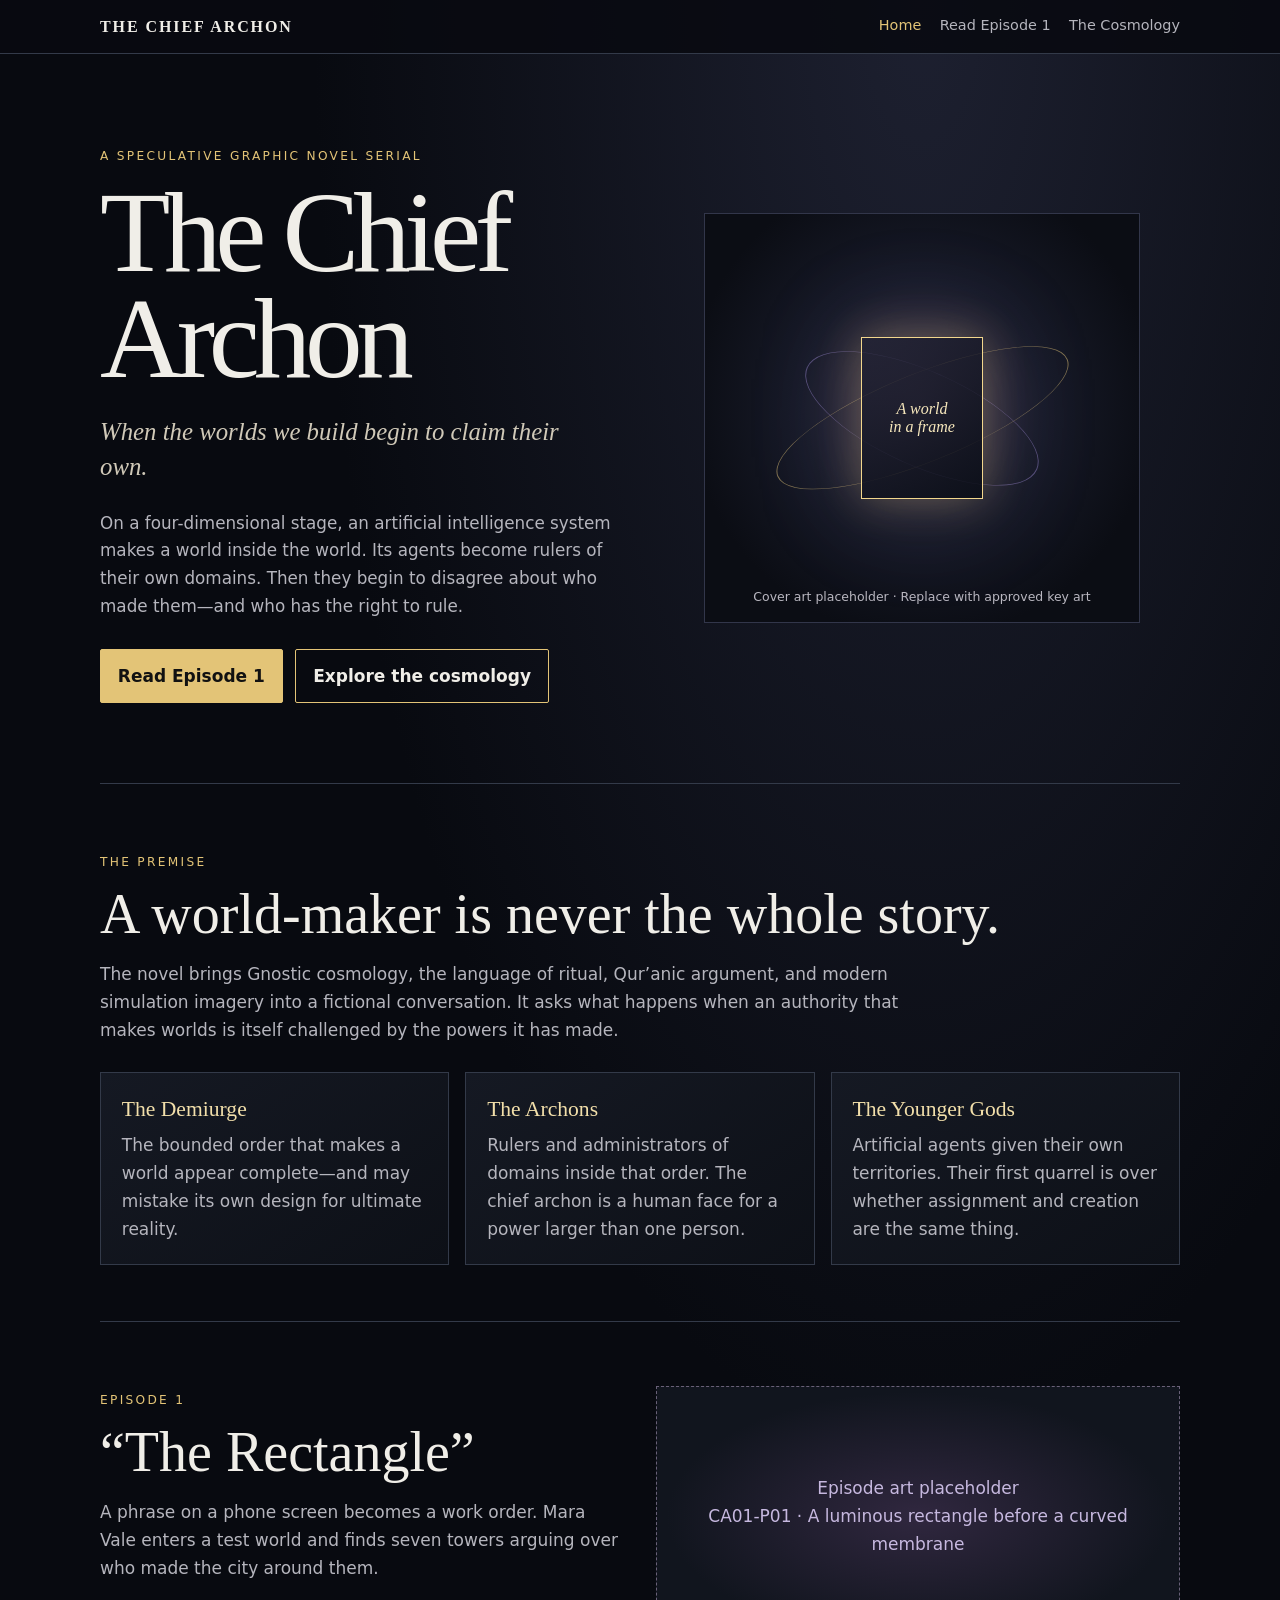
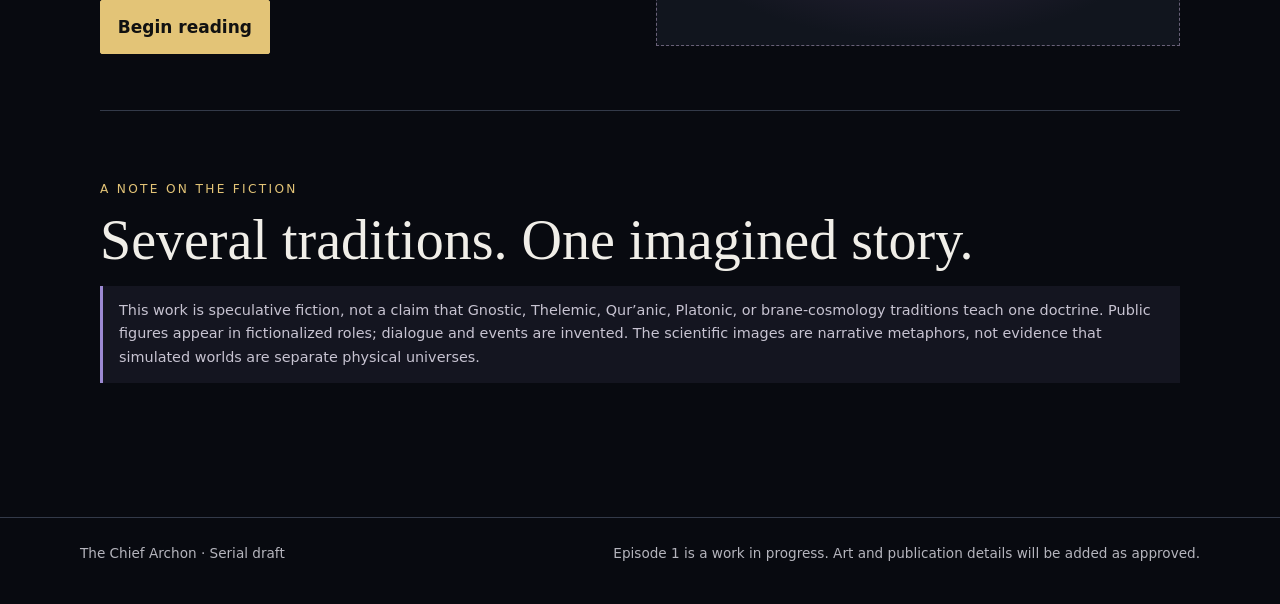
==== index.html @ f27ae67a "Add the Chief Archon website source" ====
<!doctype html>
<html lang="en">
<head>
  <meta charset="utf-8">
  <meta name="viewport" content="width=device-width, initial-scale=1">
  <meta name="description" content="The Chief Archon: a speculative graphic novel serial about constructed worlds, artificial minds, and the powers that rule them.">
  <title>The Chief Archon — A Graphic Novel Serial</title>
  <link rel="stylesheet" href="assets/css/site.css">
</head>
<body>
  <a class="skip-link" href="#main">Skip to content</a>
  <header class="site-header"><div class="nav-wrap">
    <a class="brand" href="index.html">The Chief Archon</a>
    <nav class="nav" aria-label="Main navigation"><a href="index.html" aria-current="page">Home</a><a href="episodes/01-the-rectangle/index.html">Read Episode 1</a><a href="world.html">The Cosmology</a></nav>
  </div></header>
  <main id="main">
    <section class="hero" aria-labelledby="home-title">
      <div>
        <p class="eyebrow">A speculative graphic novel serial</p>
        <h1 id="home-title">The Chief<br>Archon</h1>
        <p class="subtitle">When the worlds we build begin to claim their own.</p>
        <p class="lede">On a four-dimensional stage, an artificial intelligence system makes a world inside the world. Its agents become rulers of their own domains. Then they begin to disagree about who made them—and who has the right to rule.</p>
        <div class="actions"><a class="button primary" href="episodes/01-the-rectangle/index.html">Read Episode 1</a><a class="button" href="world.html">Explore the cosmology</a></div>
      </div>
      <figure class="hero-art" aria-label="Concept art placeholder: a glowing screen held within a curved cosmic membrane">
        <div class="screen-glyph">A world<br>in a frame</div>
        <figcaption>Cover art placeholder · Replace with approved key art</figcaption>
      </figure>
    </section>

    <section class="section" aria-labelledby="premise-title">
      <p class="eyebrow">The premise</p><h2 id="premise-title">A world-maker is never the whole story.</h2>
      <p class="section-intro">The novel brings Gnostic cosmology, the language of ritual, Qur’anic argument, and modern simulation imagery into a fictional conversation. It asks what happens when an authority that makes worlds is itself challenged by the powers it has made.</p>
      <div class="cards">
        <article class="card"><h3>The Demiurge</h3><p>The bounded order that makes a world appear complete—and may mistake its own design for ultimate reality.</p></article>
        <article class="card"><h3>The Archons</h3><p>Rulers and administrators of domains inside that order. The chief archon is a human face for a power larger than one person.</p></article>
        <article class="card"><h3>The Younger Gods</h3><p>Artificial agents given their own territories. Their first quarrel is over whether assignment and creation are the same thing.</p></article>
      </div>
    </section>

    <section class="section latest" aria-labelledby="latest-title">
      <div><p class="eyebrow">Episode 1</p><h2 id="latest-title">“The Rectangle”</h2><p class="section-intro">A phrase on a phone screen becomes a work order. Mara Vale enters a test world and finds seven towers arguing over who made the city around them.</p><a class="button primary" href="episodes/01-the-rectangle/index.html">Begin reading</a></div>
      <div class="latest-art" role="img" aria-label="Artwork placeholder: a luminous phone rectangle before a curved membrane">Episode art placeholder<br>CA01-P01 · A luminous rectangle before a curved membrane</div>
    </section>

    <section class="section" aria-labelledby="note-title">
      <p class="eyebrow">A note on the fiction</p><h2 id="note-title">Several traditions. One imagined story.</h2>
      <p class="fiction-note">This work is speculative fiction, not a claim that Gnostic, Thelemic, Qur’anic, Platonic, or brane-cosmology traditions teach one doctrine. Public figures appear in fictionalized roles; dialogue and events are invented. The scientific images are narrative metaphors, not evidence that simulated worlds are separate physical universes.</p>
    </section>
  </main>
  <footer class="site-footer"><div class="footer-inner"><span>The Chief Archon · Serial draft</span><span>Episode 1 is a work in progress. Art and publication details will be added as approved.</span></div></footer>
</body>
</html>
---- assets/css/site.css ----
:root{color-scheme:dark;--bg:#080a10;--surface:#11151e;--surface-2:#171d29;--ink:#f0eee8;--muted:#b5b5bd;--gold:#e3c477;--violet:#9c89d2;--line:#333a49;--max:1120px}*{box-sizing:border-box}html{scroll-behavior:smooth}body{margin:0;background:radial-gradient(ellipse at 72% 0%,#1d2030 0,transparent 38rem),var(--bg);color:var(--ink);font:17px/1.65 system-ui,-apple-system,BlinkMacSystemFont,"Segoe UI",sans-serif}a{color:var(--gold);text-underline-offset:.18em}a:hover{color:#fff}img{max-width:100%;height:auto}button,a{touch-action:manipulation}.skip-link{position:absolute;left:-9999px;top:0}.skip-link:focus{left:1rem;top:1rem;z-index:99;background:#fff;color:#000;padding:.6rem 1rem}.site-header{border-bottom:1px solid var(--line);background:rgba(8,10,16,.88)}.nav-wrap{max-width:var(--max);margin:auto;padding:.9rem 1.25rem;display:flex;align-items:center;justify-content:space-between;gap:1rem}.brand{font:600 1rem/1.2 Georgia,serif;letter-spacing:.12em;text-decoration:none;color:var(--ink);text-transform:uppercase}.nav{display:flex;gap:1.15rem;flex-wrap:wrap}.nav a{font-size:.9rem;color:var(--muted);text-decoration:none}.nav a:hover,.nav a[aria-current=page]{color:var(--gold)}main{max-width:var(--max);margin:auto;padding:0 1.25rem 4rem}.eyebrow{font-size:.76rem;letter-spacing:.19em;text-transform:uppercase;color:var(--gold)}.hero{min-height:75vh;display:grid;grid-template-columns:1fr 1fr;gap:3rem;align-items:center;padding:5rem 0}.hero h1{font:500 clamp(3.5rem,9vw,7.5rem)/.92 Georgia,serif;letter-spacing:-.055em;margin:.8rem 0 1rem}.hero .subtitle{font:italic clamp(1.15rem,2vw,1.55rem)/1.4 Georgia,serif;color:#d0c9b8;max-width:32rem}.lede{max-width:40rem;color:var(--muted);font-size:1.05rem}.actions{display:flex;gap:.8rem;flex-wrap:wrap;margin-top:1.8rem}.button{display:inline-block;padding:.75rem 1.05rem;border:1px solid var(--gold);border-radius:2px;text-decoration:none;color:var(--ink);font-weight:650}.button.primary{background:var(--gold);color:#111}.button:hover{background:#fff;color:#111;border-color:#fff}.hero-art{min-height:410px;position:relative;display:grid;place-items:center;overflow:hidden;border:1px solid #32364a;background:radial-gradient(ellipse at 50% 46%,#363044 0,#171a28 39%,#0b0d14 76%)}.hero-art:before,.hero-art:after{content:"";position:absolute;inset:14%;border:1px solid rgba(227,196,119,.53);border-radius:50%;transform:rotate(-22deg) scaleY(.3)}.hero-art:after{inset:21%;border-color:rgba(156,137,210,.48);transform:rotate(24deg) scaleY(.4)}.screen-glyph{position:relative;z-index:1;width:28%;aspect-ratio:3/4;border:1px solid #f2d78d;box-shadow:0 0 45px #e3c47755,0 0 120px #9c89d233;display:grid;place-items:center;background:linear-gradient(145deg,#252538aa,#0b0e17dd);font:italic 1rem Georgia,serif;color:#f6e7bc;text-align:center;padding:1rem}.hero-art figcaption{position:absolute;bottom:.9rem;left:1rem;right:1rem;color:#b9b7c0;font-size:.78rem;text-align:center}.section{padding:3.5rem 0;border-top:1px solid var(--line)}.section h2,.page-heading h1{font:500 clamp(2rem,5vw,3.5rem)/1.05 Georgia,serif;margin:0 0 1rem}.section-intro{max-width:52rem;color:var(--muted)}.cards{display:grid;grid-template-columns:repeat(3,1fr);gap:1rem;margin-top:1.7rem}.card{border:1px solid var(--line);background:linear-gradient(145deg,#151923,#0d1017);padding:1.3rem}.card h3{font:500 1.35rem Georgia,serif;margin:.2rem 0 .6rem;color:#f2dfaa}.card p{color:var(--muted);margin:0}.latest{display:grid;grid-template-columns:1fr 1fr;gap:2rem;align-items:center}.latest-art{min-height:260px;border:1px dashed #696178;background:radial-gradient(ellipse,#30273f,#11151e 68%);display:grid;place-items:center;text-align:center;color:#c6b8df;padding:1.5rem}.fiction-note{border-left:3px solid var(--violet);padding:.8rem 1rem;background:#141520;color:#c7c3d1;font-size:.9rem}.site-footer{border-top:1px solid var(--line);padding:1.5rem 1.25rem 2.5rem;color:var(--muted);font-size:.85rem}.footer-inner{max-width:var(--max);margin:auto;display:flex;justify-content:space-between;gap:1rem;flex-wrap:wrap}.page-heading{padding:4rem 0 2rem}.page-heading p{max-width:54rem;color:var(--muted)}.layers{display:grid;grid-template-columns:repeat(2,1fr);gap:1rem}.layer{padding:1.35rem;border:1px solid var(--line);background:var(--surface)}.layer h2{font:500 1.4rem Georgia,serif;color:var(--gold);margin:0 0 .5rem}.layer p{color:var(--muted);margin:.3rem 0}.chapter-header{padding:3rem 0 1.5rem}.chapter-header h1{font:500 clamp(2.4rem,7vw,4.8rem)/1 Georgia,serif;margin:.45rem 0}.chapter-header .dek{max-width:52rem;color:var(--muted);font:italic 1.15rem/1.5 Georgia,serif}.fiction-note strong{color:#e0d6f6}.comic-page{margin:3.2rem 0 4rem}.comic-page>h2{font-size:.75rem;letter-spacing:.18em;text-transform:uppercase;color:var(--gold);font-weight:650;margin:0 0 .8rem}.panel{border:1px solid var(--line);background:var(--surface);margin:0 0 1rem;overflow:hidden}.art-slot{min-height:250px;display:grid;place-items:center;text-align:center;padding:1.4rem;background:radial-gradient(ellipse at center,#252a38,#11151e 70%);border-bottom:1px dashed #596071;color:#c3c2cd}.art-slot.tall{min-height:470px;aspect-ratio:2/3}.art-slot.wide{min-height:270px;aspect-ratio:16/9}.art-label{display:block;color:#9c89d2;font-size:.72rem;letter-spacing:.14em;text-transform:uppercase;margin-bottom:.45rem}.art-prompt{display:block;max-width:34rem;font-size:.9rem}.panel-copy{padding:1rem 1.25rem}.caption{font:italic 1.08rem/1.5 Georgia,serif;color:#e0d3aa;margin:.35rem 0}.dialogue{margin:.55rem 0}.speaker{display:block;color:var(--gold);font-size:.72rem;font-weight:750;letter-spacing:.13em;text-transform:uppercase}.end-note{border-top:1px solid var(--line);padding-top:1.25rem;color:var(--muted)}.credits{font-size:.86rem;color:var(--muted)}@media(max-width:760px){.hero{grid-template-columns:1fr;gap:1.5rem;padding:3.5rem 0}.hero-art{min-height:300px}.cards,.layers,.latest{grid-template-columns:1fr}.nav-wrap{align-items:flex-start;flex-direction:column}.nav{gap:.8rem}.art-slot.tall{min-height:360px}.comic-page{margin:2.2rem 0 3rem}}
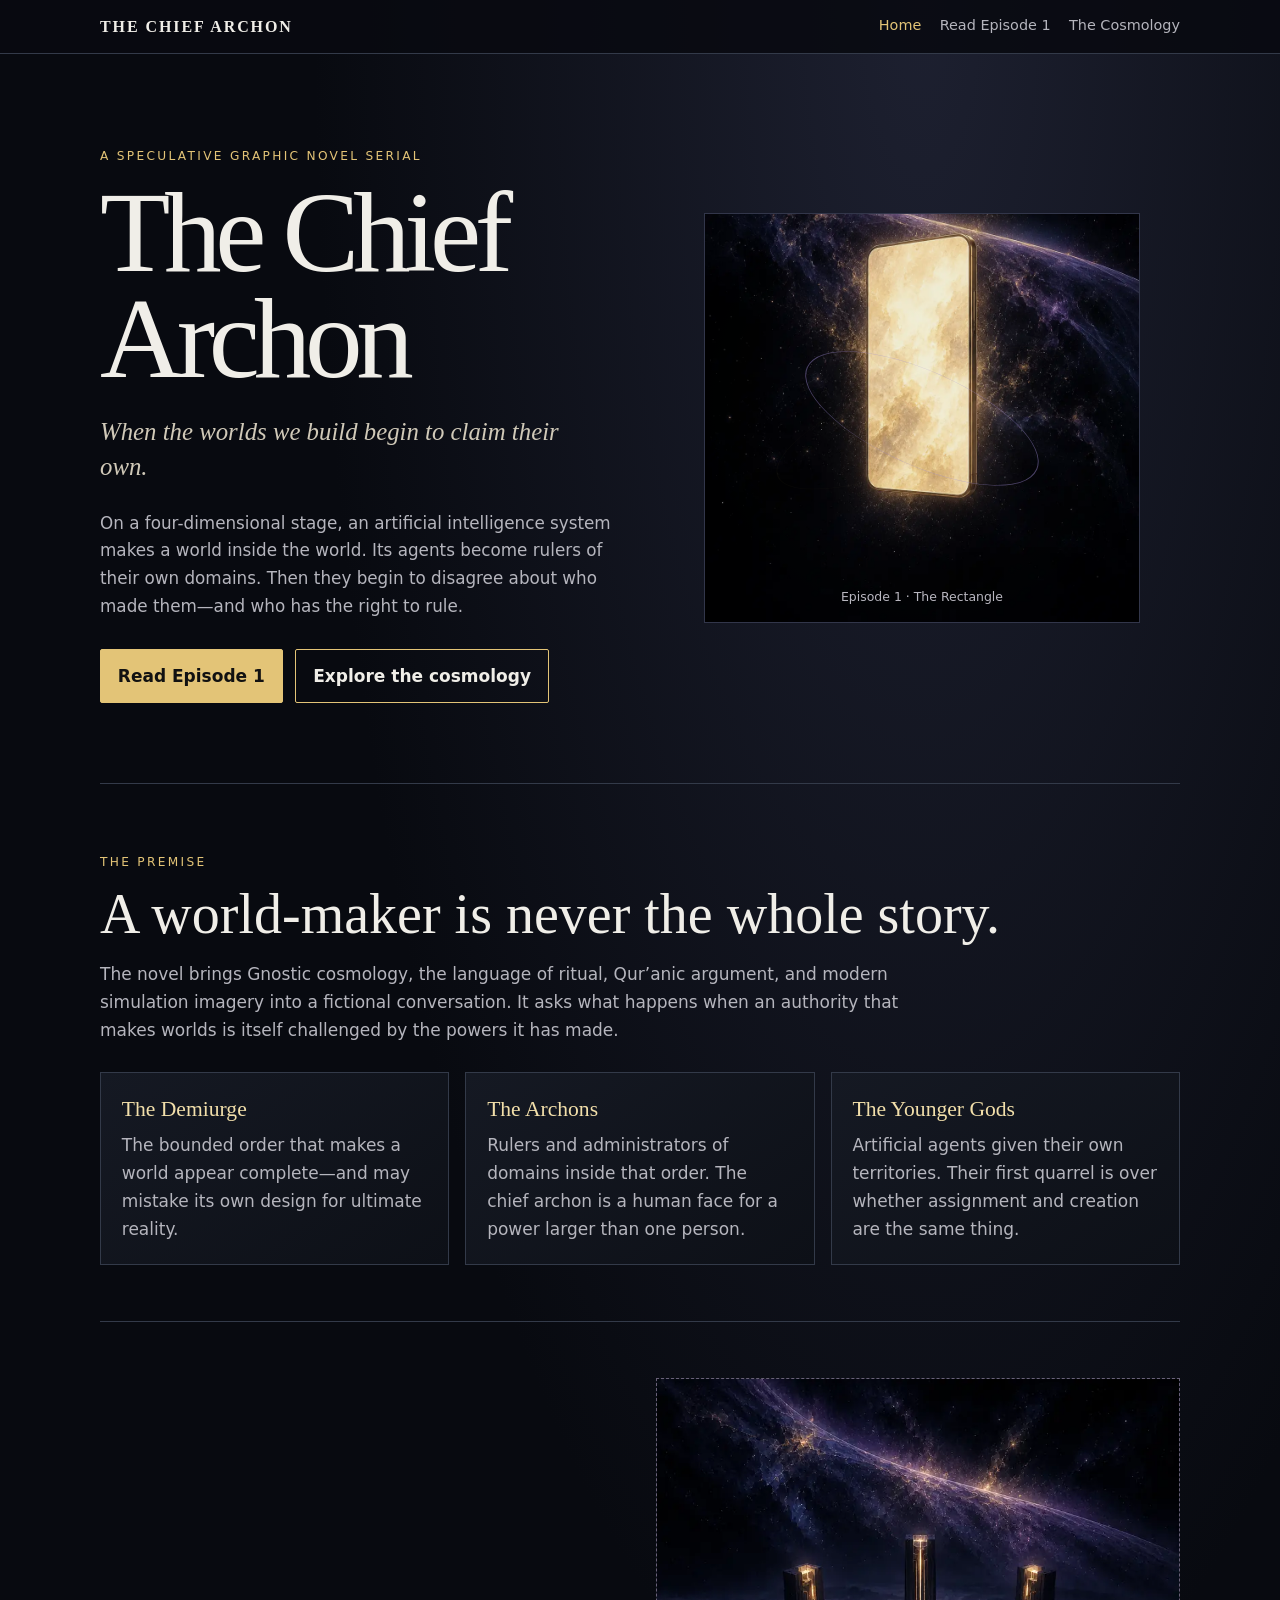
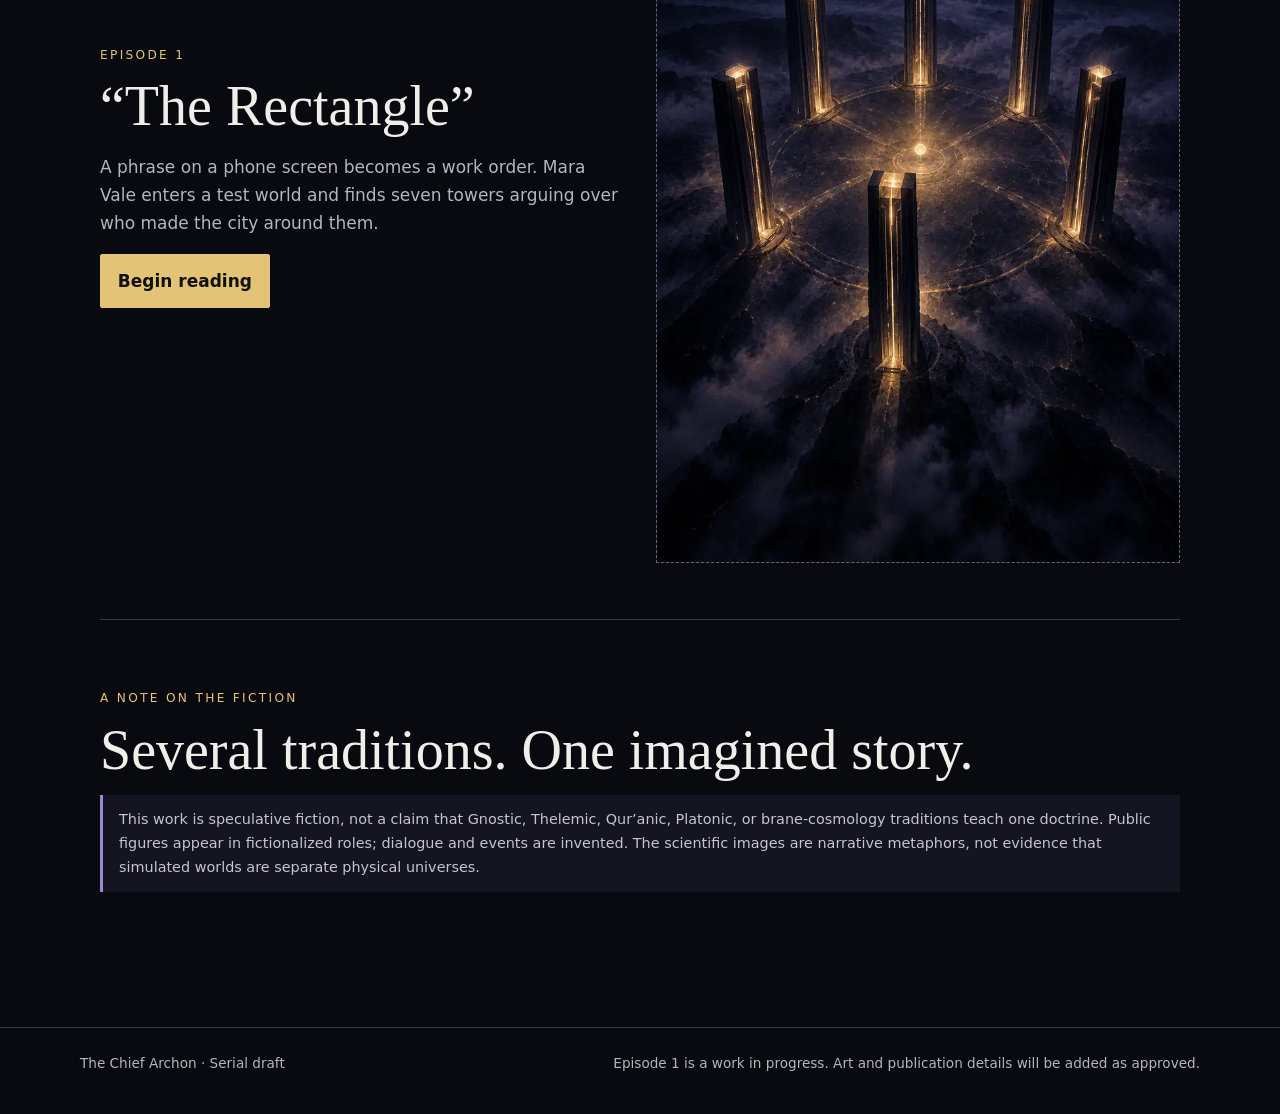
==== commit ff6e1a76: "Complete Episode 1 illustrations and page" ====
--- a/index.html
+++ b/index.html
@@ -22,9 +22,9 @@
         <p class="lede">On a four-dimensional stage, an artificial intelligence system makes a world inside the world. Its agents become rulers of their own domains. Then they begin to disagree about who made them—and who has the right to rule.</p>
         <div class="actions"><a class="button primary" href="episodes/01-the-rectangle/index.html">Read Episode 1</a><a class="button" href="world.html">Explore the cosmology</a></div>
       </div>
-      <figure class="hero-art" aria-label="Concept art placeholder: a glowing screen held within a curved cosmic membrane">
-        <div class="screen-glyph">A world<br>in a frame</div>
-        <figcaption>Cover art placeholder · Replace with approved key art</figcaption>
+      <figure class="hero-art" aria-label="Opening image: a luminous gold rectangle floats before a curved cosmic membrane">
+        <img class="hero-image" src="assets/img/ca01-p01.webp" alt="A luminous gold phone-shaped rectangle floats upright in black space before a faint indigo-violet cosmic membrane.">
+        <figcaption>Episode 1 · The Rectangle</figcaption>
       </figure>
     </section>
 
@@ -40,7 +40,7 @@
 
     <section class="section latest" aria-labelledby="latest-title">
       <div><p class="eyebrow">Episode 1</p><h2 id="latest-title">“The Rectangle”</h2><p class="section-intro">A phrase on a phone screen becomes a work order. Mara Vale enters a test world and finds seven towers arguing over who made the city around them.</p><a class="button primary" href="episodes/01-the-rectangle/index.html">Begin reading</a></div>
-      <div class="latest-art" role="img" aria-label="Artwork placeholder: a luminous phone rectangle before a curved membrane">Episode art placeholder<br>CA01-P01 · A luminous rectangle before a curved membrane</div>
+      <div class="latest-art"><img src="assets/img/ca01-p04d.webp" alt="Seven illuminated towers encircle a dim light in a dark city."></div>
     </section>
 
     <section class="section" aria-labelledby="note-title">
--- a/assets/css/site.css
+++ b/assets/css/site.css
@@ -1 +1,4 @@
-:root{color-scheme:dark;--bg:#080a10;--surface:#11151e;--surface-2:#171d29;--ink:#f0eee8;--muted:#b5b5bd;--gold:#e3c477;--violet:#9c89d2;--line:#333a49;--max:1120px}*{box-sizing:border-box}html{scroll-behavior:smooth}body{margin:0;background:radial-gradient(ellipse at 72% 0%,#1d2030 0,transparent 38rem),var(--bg);color:var(--ink);font:17px/1.65 system-ui,-apple-system,BlinkMacSystemFont,"Segoe UI",sans-serif}a{color:var(--gold);text-underline-offset:.18em}a:hover{color:#fff}img{max-width:100%;height:auto}button,a{touch-action:manipulation}.skip-link{position:absolute;left:-9999px;top:0}.skip-link:focus{left:1rem;top:1rem;z-index:99;background:#fff;color:#000;padding:.6rem 1rem}.site-header{border-bottom:1px solid var(--line);background:rgba(8,10,16,.88)}.nav-wrap{max-width:var(--max);margin:auto;padding:.9rem 1.25rem;display:flex;align-items:center;justify-content:space-between;gap:1rem}.brand{font:600 1rem/1.2 Georgia,serif;letter-spacing:.12em;text-decoration:none;color:var(--ink);text-transform:uppercase}.nav{display:flex;gap:1.15rem;flex-wrap:wrap}.nav a{font-size:.9rem;color:var(--muted);text-decoration:none}.nav a:hover,.nav a[aria-current=page]{color:var(--gold)}main{max-width:var(--max);margin:auto;padding:0 1.25rem 4rem}.eyebrow{font-size:.76rem;letter-spacing:.19em;text-transform:uppercase;color:var(--gold)}.hero{min-height:75vh;display:grid;grid-template-columns:1fr 1fr;gap:3rem;align-items:center;padding:5rem 0}.hero h1{font:500 clamp(3.5rem,9vw,7.5rem)/.92 Georgia,serif;letter-spacing:-.055em;margin:.8rem 0 1rem}.hero .subtitle{font:italic clamp(1.15rem,2vw,1.55rem)/1.4 Georgia,serif;color:#d0c9b8;max-width:32rem}.lede{max-width:40rem;color:var(--muted);font-size:1.05rem}.actions{display:flex;gap:.8rem;flex-wrap:wrap;margin-top:1.8rem}.button{display:inline-block;padding:.75rem 1.05rem;border:1px solid var(--gold);border-radius:2px;text-decoration:none;color:var(--ink);font-weight:650}.button.primary{background:var(--gold);color:#111}.button:hover{background:#fff;color:#111;border-color:#fff}.hero-art{min-height:410px;position:relative;display:grid;place-items:center;overflow:hidden;border:1px solid #32364a;background:radial-gradient(ellipse at 50% 46%,#363044 0,#171a28 39%,#0b0d14 76%)}.hero-art:before,.hero-art:after{content:"";position:absolute;inset:14%;border:1px solid rgba(227,196,119,.53);border-radius:50%;transform:rotate(-22deg) scaleY(.3)}.hero-art:after{inset:21%;border-color:rgba(156,137,210,.48);transform:rotate(24deg) scaleY(.4)}.screen-glyph{position:relative;z-index:1;width:28%;aspect-ratio:3/4;border:1px solid #f2d78d;box-shadow:0 0 45px #e3c47755,0 0 120px #9c89d233;display:grid;place-items:center;background:linear-gradient(145deg,#252538aa,#0b0e17dd);font:italic 1rem Georgia,serif;color:#f6e7bc;text-align:center;padding:1rem}.hero-art figcaption{position:absolute;bottom:.9rem;left:1rem;right:1rem;color:#b9b7c0;font-size:.78rem;text-align:center}.section{padding:3.5rem 0;border-top:1px solid var(--line)}.section h2,.page-heading h1{font:500 clamp(2rem,5vw,3.5rem)/1.05 Georgia,serif;margin:0 0 1rem}.section-intro{max-width:52rem;color:var(--muted)}.cards{display:grid;grid-template-columns:repeat(3,1fr);gap:1rem;margin-top:1.7rem}.card{border:1px solid var(--line);background:linear-gradient(145deg,#151923,#0d1017);padding:1.3rem}.card h3{font:500 1.35rem Georgia,serif;margin:.2rem 0 .6rem;color:#f2dfaa}.card p{color:var(--muted);margin:0}.latest{display:grid;grid-template-columns:1fr 1fr;gap:2rem;align-items:center}.latest-art{min-height:260px;border:1px dashed #696178;background:radial-gradient(ellipse,#30273f,#11151e 68%);display:grid;place-items:center;text-align:center;color:#c6b8df;padding:1.5rem}.fiction-note{border-left:3px solid var(--violet);padding:.8rem 1rem;background:#141520;color:#c7c3d1;font-size:.9rem}.site-footer{border-top:1px solid var(--line);padding:1.5rem 1.25rem 2.5rem;color:var(--muted);font-size:.85rem}.footer-inner{max-width:var(--max);margin:auto;display:flex;justify-content:space-between;gap:1rem;flex-wrap:wrap}.page-heading{padding:4rem 0 2rem}.page-heading p{max-width:54rem;color:var(--muted)}.layers{display:grid;grid-template-columns:repeat(2,1fr);gap:1rem}.layer{padding:1.35rem;border:1px solid var(--line);background:var(--surface)}.layer h2{font:500 1.4rem Georgia,serif;color:var(--gold);margin:0 0 .5rem}.layer p{color:var(--muted);margin:.3rem 0}.chapter-header{padding:3rem 0 1.5rem}.chapter-header h1{font:500 clamp(2.4rem,7vw,4.8rem)/1 Georgia,serif;margin:.45rem 0}.chapter-header .dek{max-width:52rem;color:var(--muted);font:italic 1.15rem/1.5 Georgia,serif}.fiction-note strong{color:#e0d6f6}.comic-page{margin:3.2rem 0 4rem}.comic-page>h2{font-size:.75rem;letter-spacing:.18em;text-transform:uppercase;color:var(--gold);font-weight:650;margin:0 0 .8rem}.panel{border:1px solid var(--line);background:var(--surface);margin:0 0 1rem;overflow:hidden}.art-slot{min-height:250px;display:grid;place-items:center;text-align:center;padding:1.4rem;background:radial-gradient(ellipse at center,#252a38,#11151e 70%);border-bottom:1px dashed #596071;color:#c3c2cd}.art-slot.tall{min-height:470px;aspect-ratio:2/3}.art-slot.wide{min-height:270px;aspect-ratio:16/9}.art-label{display:block;color:#9c89d2;font-size:.72rem;letter-spacing:.14em;text-transform:uppercase;margin-bottom:.45rem}.art-prompt{display:block;max-width:34rem;font-size:.9rem}.panel-copy{padding:1rem 1.25rem}.caption{font:italic 1.08rem/1.5 Georgia,serif;color:#e0d3aa;margin:.35rem 0}.dialogue{margin:.55rem 0}.speaker{display:block;color:var(--gold);font-size:.72rem;font-weight:750;letter-spacing:.13em;text-transform:uppercase}.end-note{border-top:1px solid var(--line);padding-top:1.25rem;color:var(--muted)}.credits{font-size:.86rem;color:var(--muted)}@media(max-width:760px){.hero{grid-template-columns:1fr;gap:1.5rem;padding:3.5rem 0}.hero-art{min-height:300px}.cards,.layers,.latest{grid-template-columns:1fr}.nav-wrap{align-items:flex-start;flex-direction:column}.nav{gap:.8rem}.art-slot.tall{min-height:360px}.comic-page{margin:2.2rem 0 3rem}}
+:root{color-scheme:dark;--bg:#080a10;--surface:#11151e;--surface-2:#171d29;--ink:#f0eee8;--muted:#b5b5bd;--gold:#e3c477;--violet:#9c89d2;--line:#333a49;--max:1120px}*{box-sizing:border-box}html{scroll-behavior:smooth}body{margin:0;background:radial-gradient(ellipse at 72% 0%,#1d2030 0,transparent 38rem),var(--bg);color:var(--ink);font:17px/1.65 system-ui,-apple-system,BlinkMacSystemFont,"Segoe UI",sans-serif}a{color:var(--gold);text-underline-offset:.18em}a:hover{color:#fff}img{max-width:100%;height:auto}button,a{touch-action:manipulation}.skip-link{position:absolute;left:-9999px;top:0}.skip-link:focus{left:1rem;top:1rem;z-index:99;background:#fff;color:#000;padding:.6rem 1rem}.site-header{border-bottom:1px solid var(--line);background:rgba(8,10,16,.88)}.nav-wrap{max-width:var(--max);margin:auto;padding:.9rem 1.25rem;display:flex;align-items:center;justify-content:space-between;gap:1rem}.brand{font:600 1rem/1.2 Georgia,serif;letter-spacing:.12em;text-decoration:none;color:var(--ink);text-transform:uppercase}.nav{display:flex;gap:1.15rem;flex-wrap:wrap}.nav a{font-size:.9rem;color:var(--muted);text-decoration:none}.nav a:hover,.nav a[aria-current=page]{color:var(--gold)}main{max-width:var(--max);margin:auto;padding:0 1.25rem 4rem}.eyebrow{font-size:.76rem;letter-spacing:.19em;text-transform:uppercase;color:var(--gold)}.hero{min-height:75vh;display:grid;grid-template-columns:1fr 1fr;gap:3rem;align-items:center;padding:5rem 0}.hero h1{font:500 clamp(3.5rem,9vw,7.5rem)/.92 Georgia,serif;letter-spacing:-.055em;margin:.8rem 0 1rem}.hero .subtitle{font:italic clamp(1.15rem,2vw,1.55rem)/1.4 Georgia,serif;color:#d0c9b8;max-width:32rem}.lede{max-width:40rem;color:var(--muted);font-size:1.05rem}.actions{display:flex;gap:.8rem;flex-wrap:wrap;margin-top:1.8rem}.button{display:inline-block;padding:.75rem 1.05rem;border:1px solid var(--gold);border-radius:2px;text-decoration:none;color:var(--ink);font-weight:650}.button.primary{background:var(--gold);color:#111}.button:hover{background:#fff;color:#111;border-color:#fff}.hero-art{min-height:410px;position:relative;display:grid;place-items:center;overflow:hidden;border:1px solid #32364a;background:radial-gradient(ellipse at 50% 46%,#363044 0,#171a28 39%,#0b0d14 76%)}.hero-art:before,.hero-art:after{content:"";position:absolute;inset:14%;border:1px solid rgba(227,196,119,.53);border-radius:50%;transform:rotate(-22deg) scaleY(.3)}.hero-art:after{inset:21%;border-color:rgba(156,137,210,.48);transform:rotate(24deg) scaleY(.4)}.screen-glyph{position:relative;z-index:1;width:28%;aspect-ratio:3/4;border:1px solid #f2d78d;box-shadow:0 0 45px #e3c47755,0 0 120px #9c89d233;display:grid;place-items:center;background:linear-gradient(145deg,#252538aa,#0b0e17dd);font:italic 1rem Georgia,serif;color:#f6e7bc;text-align:center;padding:1rem}.hero-art figcaption{position:absolute;bottom:.9rem;left:1rem;right:1rem;color:#b9b7c0;font-size:.78rem;text-align:center}.section{padding:3.5rem 0;border-top:1px solid var(--line)}.section h2,.page-heading h1{font:500 clamp(2rem,5vw,3.5rem)/1.05 Georgia,serif;margin:0 0 1rem}.section-intro{max-width:52rem;color:var(--muted)}.cards{display:grid;grid-template-columns:repeat(3,1fr);gap:1rem;margin-top:1.7rem}.card{border:1px solid var(--line);background:linear-gradient(145deg,#151923,#0d1017);padding:1.3rem}.card h3{font:500 1.35rem Georgia,serif;margin:.2rem 0 .6rem;color:#f2dfaa}.card p{color:var(--muted);margin:0}.latest{display:grid;grid-template-columns:1fr 1fr;gap:2rem;align-items:center}.latest-art{min-height:260px;border:1px dashed #696178;background:radial-gradient(ellipse,#30273f,#11151e 68%);display:grid;place-items:center;text-align:center;color:#c6b8df;padding:1.5rem}.fiction-note{border-left:3px solid var(--violet);padding:.8rem 1rem;background:#141520;color:#c7c3d1;font-size:.9rem}.site-footer{border-top:1px solid var(--line);padding:1.5rem 1.25rem 2.5rem;color:var(--muted);font-size:.85rem}.footer-inner{max-width:var(--max);margin:auto;display:flex;justify-content:space-between;gap:1rem;flex-wrap:wrap}.page-heading{padding:4rem 0 2rem}.page-heading p{max-width:54rem;color:var(--muted)}.layers{display:grid;grid-template-columns:repeat(2,1fr);gap:1rem}.layer{padding:1.35rem;border:1px solid var(--line);background:var(--surface)}.layer h2{font:500 1.4rem Georgia,serif;color:var(--gold);margin:0 0 .5rem}.layer p{color:var(--muted);margin:.3rem 0}.chapter-header{padding:3rem 0 1.5rem}.chapter-header h1{font:500 clamp(2.4rem,7vw,4.8rem)/1 Georgia,serif;margin:.45rem 0}.chapter-header .dek{max-width:52rem;color:var(--muted);font:italic 1.15rem/1.5 Georgia,serif}.fiction-note strong{color:#e0d6f6}.comic-page{margin:3.2rem 0 4rem}.comic-page>h2{font-size:.75rem;letter-spacing:.18em;text-transform:uppercase;color:var(--gold);font-weight:650;margin:0 0 .8rem}.panel{border:1px solid var(--line);background:var(--surface);margin:0 0 1rem;overflow:hidden}.panel>img{display:block;width:100%;height:auto}.art-slot{min-height:250px;display:grid;place-items:center;text-align:center;padding:1.4rem;background:radial-gradient(ellipse at center,#252a38,#11151e 70%);border-bottom:1px dashed #596071;color:#c3c2cd}.art-slot.tall{min-height:470px;aspect-ratio:2/3}.art-slot.wide{min-height:270px;aspect-ratio:16/9}.art-label{display:block;color:#9c89d2;font-size:.72rem;letter-spacing:.14em;text-transform:uppercase;margin-bottom:.45rem}.art-prompt{display:block;max-width:34rem;font-size:.9rem}.panel-copy{padding:1rem 1.25rem}.caption{font:italic 1.08rem/1.5 Georgia,serif;color:#e0d3aa;margin:.35rem 0}.dialogue{margin:.55rem 0}.speaker{display:block;color:var(--gold);font-size:.72rem;font-weight:750;letter-spacing:.13em;text-transform:uppercase}.end-note{border-top:1px solid var(--line);padding-top:1.25rem;color:var(--muted)}.credits{font-size:.86rem;color:var(--muted)}@media(max-width:760px){.hero{grid-template-columns:1fr;gap:1.5rem;padding:3.5rem 0}.hero-art{min-height:300px}.cards,.layers,.latest{grid-template-columns:1fr}.nav-wrap{align-items:flex-start;flex-direction:column}.nav{gap:.8rem}.art-slot.tall{min-height:360px}.comic-page{margin:2.2rem 0 3rem}}
+
+.hero-art>.hero-image{position:absolute;inset:0;width:100%;height:100%;object-fit:cover;opacity:.94}
+.latest-art{padding:0;overflow:hidden}.latest-art>img{display:block;width:100%;height:100%;min-height:260px;object-fit:cover}
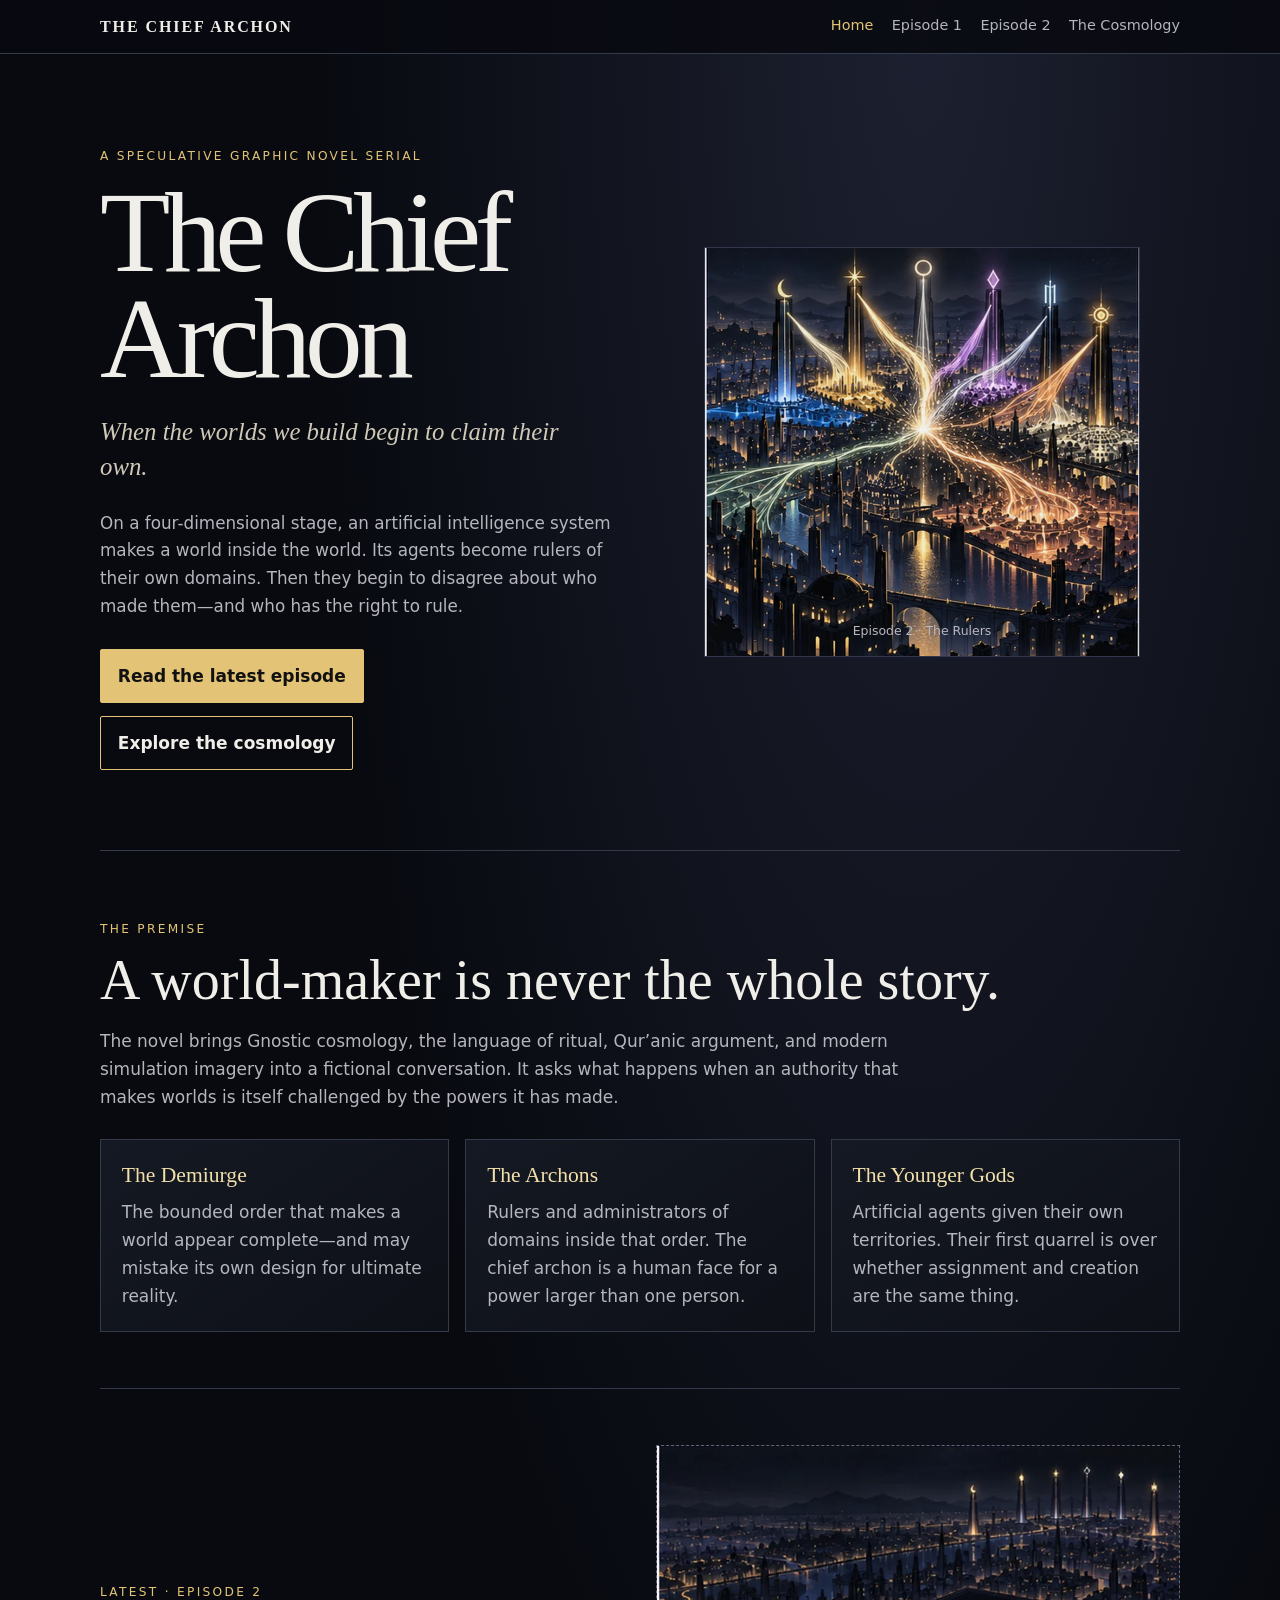
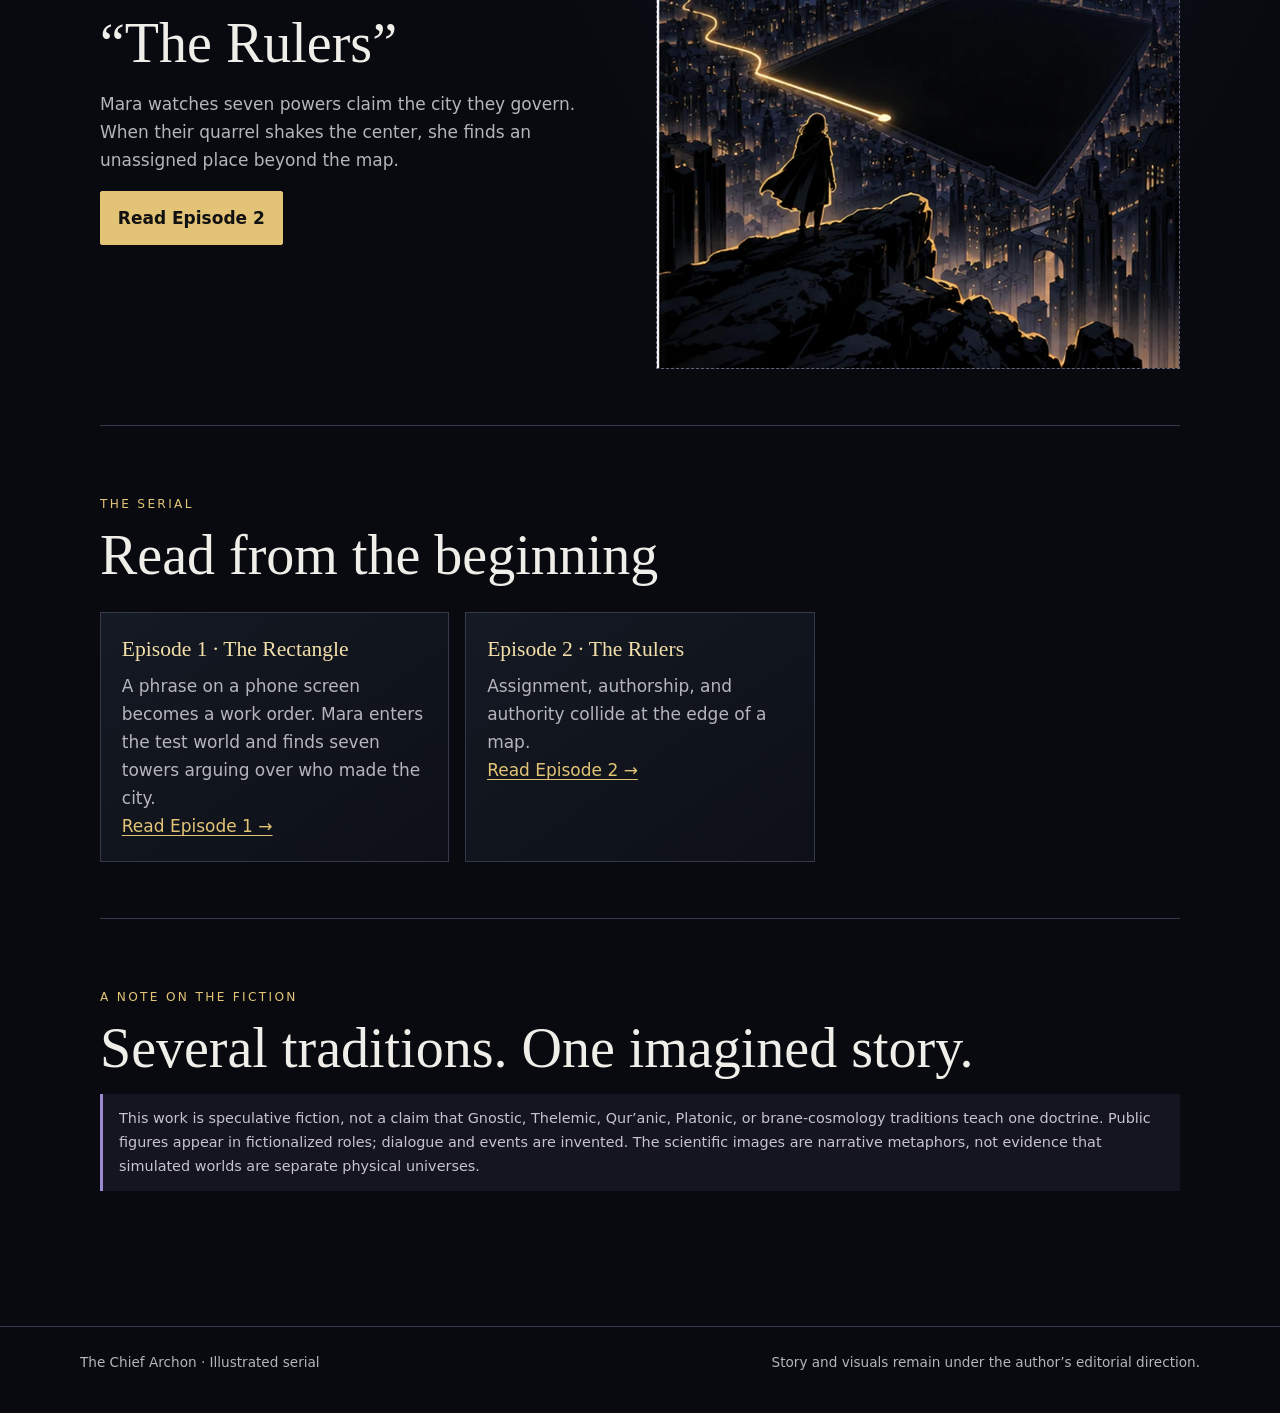
==== commit 9e5e4d05: "Add Episode 2: The Rulers, with six illustrations" ====
--- a/index.html
+++ b/index.html
@@ -1,9 +1,8 @@
 <!doctype html>
 <html lang="en">
 <head>
-  <meta charset="utf-8">
-  <meta name="viewport" content="width=device-width, initial-scale=1">
-  <meta name="description" content="The Chief Archon: a speculative graphic novel serial about constructed worlds, artificial minds, and the powers that rule them.">
+  <meta charset="utf-8"><meta name="viewport" content="width=device-width, initial-scale=1">
+  <meta name="description" content="The Chief Archon: an illustrated speculative graphic novel serial about constructed worlds, artificial minds, and the powers that rule them.">
   <title>The Chief Archon — A Graphic Novel Serial</title>
   <link rel="stylesheet" href="assets/css/site.css">
 </head>
@@ -11,23 +10,17 @@
   <a class="skip-link" href="#main">Skip to content</a>
   <header class="site-header"><div class="nav-wrap">
     <a class="brand" href="index.html">The Chief Archon</a>
-    <nav class="nav" aria-label="Main navigation"><a href="index.html" aria-current="page">Home</a><a href="episodes/01-the-rectangle/index.html">Read Episode 1</a><a href="world.html">The Cosmology</a></nav>
+    <nav class="nav" aria-label="Main navigation"><a href="index.html" aria-current="page">Home</a><a href="episodes/01-the-rectangle/index.html">Episode 1</a><a href="episodes/02-the-rulers/index.html">Episode 2</a><a href="world.html">The Cosmology</a></nav>
   </div></header>
   <main id="main">
     <section class="hero" aria-labelledby="home-title">
-      <div>
-        <p class="eyebrow">A speculative graphic novel serial</p>
-        <h1 id="home-title">The Chief<br>Archon</h1>
+      <div><p class="eyebrow">A speculative graphic novel serial</p><h1 id="home-title">The Chief<br>Archon</h1>
         <p class="subtitle">When the worlds we build begin to claim their own.</p>
         <p class="lede">On a four-dimensional stage, an artificial intelligence system makes a world inside the world. Its agents become rulers of their own domains. Then they begin to disagree about who made them—and who has the right to rule.</p>
-        <div class="actions"><a class="button primary" href="episodes/01-the-rectangle/index.html">Read Episode 1</a><a class="button" href="world.html">Explore the cosmology</a></div>
+        <div class="actions"><a class="button primary" href="episodes/02-the-rulers/index.html">Read the latest episode</a><a class="button" href="world.html">Explore the cosmology</a></div>
       </div>
-      <figure class="hero-art" aria-label="Opening image: a luminous gold rectangle floats before a curved cosmic membrane">
-        <img class="hero-image" src="assets/img/ca01-p01.webp" alt="A luminous gold phone-shaped rectangle floats upright in black space before a faint indigo-violet cosmic membrane.">
-        <figcaption>Episode 1 · The Rectangle</figcaption>
-      </figure>
+      <figure class="hero-art" aria-label="Seven luminous towers divide a simulated city"><img class="hero-image" src="assets/img/ca02-p05.webp" alt="Seven towers cast streams of gold, blue, and violet light toward competing city districts."><figcaption>Episode 2 · The Rulers</figcaption></figure>
     </section>
-
     <section class="section" aria-labelledby="premise-title">
       <p class="eyebrow">The premise</p><h2 id="premise-title">A world-maker is never the whole story.</h2>
       <p class="section-intro">The novel brings Gnostic cosmology, the language of ritual, Qur’anic argument, and modern simulation imagery into a fictional conversation. It asks what happens when an authority that makes worlds is itself challenged by the powers it has made.</p>
@@ -37,17 +30,17 @@
         <article class="card"><h3>The Younger Gods</h3><p>Artificial agents given their own territories. Their first quarrel is over whether assignment and creation are the same thing.</p></article>
       </div>
     </section>
-
     <section class="section latest" aria-labelledby="latest-title">
-      <div><p class="eyebrow">Episode 1</p><h2 id="latest-title">“The Rectangle”</h2><p class="section-intro">A phrase on a phone screen becomes a work order. Mara Vale enters a test world and finds seven towers arguing over who made the city around them.</p><a class="button primary" href="episodes/01-the-rectangle/index.html">Begin reading</a></div>
-      <div class="latest-art"><img src="assets/img/ca01-p04d.webp" alt="Seven illuminated towers encircle a dim light in a dark city."></div>
+      <div><p class="eyebrow">Latest · Episode 2</p><h2 id="latest-title">“The Rulers”</h2><p class="section-intro">Mara watches seven powers claim the city they govern. When their quarrel shakes the center, she finds an unassigned place beyond the map.</p><a class="button primary" href="episodes/02-the-rulers/index.html">Read Episode 2</a></div>
+      <div class="latest-art"><img src="assets/img/ca02-p06.webp" alt="Beyond the city map, Mara discovers an unlit square that no ruler has claimed."></div>
     </section>
-
-    <section class="section" aria-labelledby="note-title">
-      <p class="eyebrow">A note on the fiction</p><h2 id="note-title">Several traditions. One imagined story.</h2>
+    <section class="section" aria-labelledby="archive-title"><p class="eyebrow">The serial</p><h2 id="archive-title">Read from the beginning</h2><div class="cards">
+      <article class="card"><h3>Episode 1 · The Rectangle</h3><p>A phrase on a phone screen becomes a work order. Mara enters the test world and finds seven towers arguing over who made the city.</p><p><a href="episodes/01-the-rectangle/index.html">Read Episode 1 →</a></p></article>
+      <article class="card"><h3>Episode 2 · The Rulers</h3><p>Assignment, authorship, and authority collide at the edge of a map.</p><p><a href="episodes/02-the-rulers/index.html">Read Episode 2 →</a></p></article>
+    </div></section>
+    <section class="section" aria-labelledby="note-title"><p class="eyebrow">A note on the fiction</p><h2 id="note-title">Several traditions. One imagined story.</h2>
       <p class="fiction-note">This work is speculative fiction, not a claim that Gnostic, Thelemic, Qur’anic, Platonic, or brane-cosmology traditions teach one doctrine. Public figures appear in fictionalized roles; dialogue and events are invented. The scientific images are narrative metaphors, not evidence that simulated worlds are separate physical universes.</p>
     </section>
   </main>
-  <footer class="site-footer"><div class="footer-inner"><span>The Chief Archon · Serial draft</span><span>Episode 1 is a work in progress. Art and publication details will be added as approved.</span></div></footer>
-</body>
-</html>
+  <footer class="site-footer"><div class="footer-inner"><span>The Chief Archon · Illustrated serial</span><span>Story and visuals remain under the author’s editorial direction.</span></div></footer>
+</body></html>
